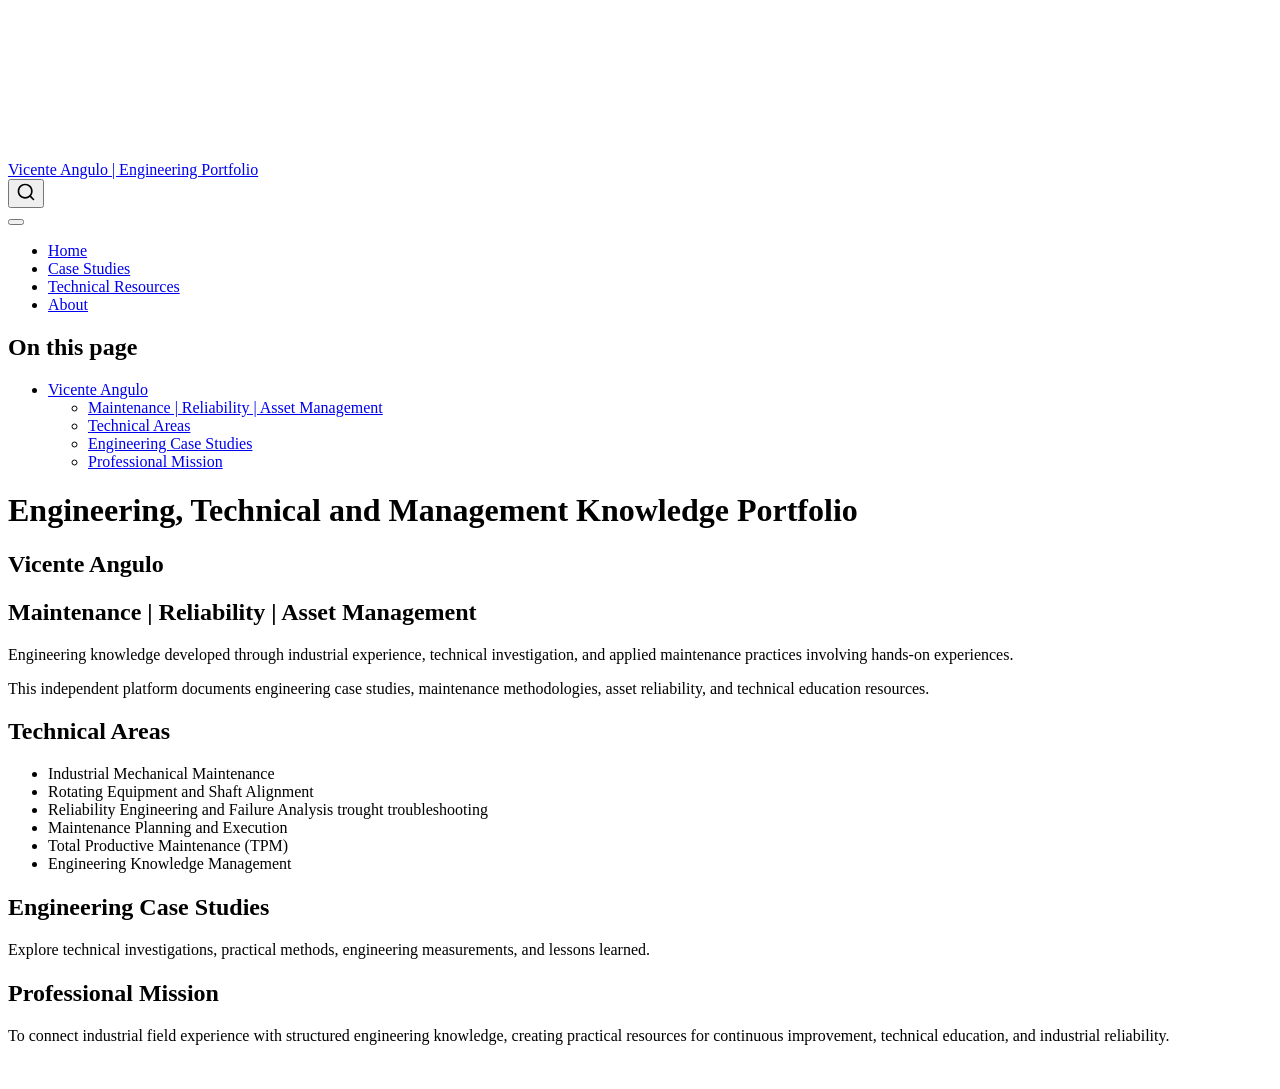
==== docs/index.html @ 6ab321bd "Initial engineering portfolio website" ====
<!DOCTYPE html>
<html xmlns="http://www.w3.org/1999/xhtml" lang="en" xml:lang="en"><head>

<meta charset="utf-8">
<meta name="generator" content="quarto-1.10.19">

<meta name="viewport" content="width=device-width, initial-scale=1.0, user-scalable=yes">


<title>Engineering, Technical and Management Knowledge Portfolio – Vicente Angulo | Engineering Portfolio</title>
<style>
/* Default styles provided by pandoc.
** See https://pandoc.org/MANUAL.html#variables-for-html for config info.
*/
span.smallcaps{font-variant: small-caps;}
div.columns{display: flex; gap: 1.5em;}
div.column{flex: auto;}
@media screen {
div.columns{gap: min(4vw, 1.5em);}
div.column{overflow-x: auto;}
}
div.hanging-indent{margin-left: 1.5em; text-indent: -1.5em;}
ul.task-list{list-style: none;}
ul.task-list li input[type="checkbox"] {
  width: 0.8em;
  margin: 0 0.8em 0.2em -1em; /* quarto-specific, see https://github.com/quarto-dev/quarto-cli/issues/4556 */ 
  vertical-align: middle;
}
</style>


<script src="site_libs/quarto-nav/quarto-nav.js"></script>
<script src="site_libs/quarto-nav/headroom.min.js"></script>
<script src="site_libs/clipboard/clipboard.min.js"></script>
<script src="site_libs/quarto-search/autocomplete.umd.js"></script>
<script src="site_libs/quarto-search/fuse.min.js"></script>
<script src="site_libs/quarto-search/quarto-search.js"></script>
<meta name="quarto:offset" content="./">
<script src="site_libs/quarto-html/quarto.js" type="module"></script>
<script src="site_libs/quarto-html/tabsets/tabsets.js" type="module"></script>
<script src="site_libs/quarto-html/popper.min.js"></script>
<script src="site_libs/quarto-html/tippy.umd.min.js"></script>
<script src="site_libs/quarto-html/anchor.min.js"></script>
<link href="site_libs/quarto-html/tippy.css" rel="stylesheet">
<link href="site_libs/quarto-html/quarto-syntax-highlighting-bf27225e3a48a9273f3daa8f8e829971.css" rel="stylesheet" id="quarto-text-highlighting-styles">
<script src="site_libs/bootstrap/bootstrap.min.js"></script>
<link href="site_libs/bootstrap/bootstrap-icons.css" rel="stylesheet">
<link href="site_libs/bootstrap/bootstrap-172ba59bd5e0b52282274ba0c0cc16fc.min.css" rel="stylesheet" append-hash="true" id="quarto-bootstrap" data-mode="light">
<script id="quarto-search-options" type="application/json">{
  "location": "navbar",
  "copy-button": false,
  "collapse-after": 3,
  "panel-placement": "end",
  "type": "overlay",
  "limit": 50,
  "keyboard-shortcut": [
    "f",
    "/",
    "s"
  ],
  "show-item-context": false,
  "language": {
    "search-no-results-text": "No results",
    "search-matching-documents-text": "matching documents",
    "search-copy-link-title": "Copy link to search",
    "search-hide-matches-text": "Hide additional matches",
    "search-more-match-text": "more match in this document",
    "search-more-matches-text": "more matches in this document",
    "search-clear-button-title": "Clear",
    "search-text-placeholder": "",
    "search-detached-cancel-button-title": "Cancel",
    "search-submit-button-title": "Submit",
    "search-label": "Search"
  }
}</script>


</head>

<body class="nav-fixed quarto-light">

<div id="quarto-search-results"></div>
  <header id="quarto-header" class="headroom fixed-top">
    <nav class="navbar navbar-expand-lg " data-bs-theme="dark">
      <div class="navbar-container container-fluid">
      <div class="navbar-brand-container mx-auto">
    <a class="navbar-brand" href="./index.html">
    <span class="navbar-title">Vicente Angulo | Engineering Portfolio</span>
    </a>
  </div>
            <div id="quarto-search" class="" title="Search"></div>
          <button class="navbar-toggler" type="button" data-bs-toggle="collapse" data-bs-target="#navbarCollapse" aria-controls="navbarCollapse" role="menu" aria-expanded="false" aria-label="Toggle navigation" onclick="if (window.quartoToggleHeadroom) { window.quartoToggleHeadroom(); }">
  <span class="navbar-toggler-icon"></span>
</button>
          <div class="collapse navbar-collapse" id="navbarCollapse">
            <ul class="navbar-nav navbar-nav-scroll me-auto">
  <li class="nav-item">
    <a class="nav-link active" href="./index.html" aria-current="page"> 
<span class="menu-text">Home</span></a>
  </li>  
  <li class="nav-item">
    <a class="nav-link" href="./cases.html"> 
<span class="menu-text">Case Studies</span></a>
  </li>  
  <li class="nav-item">
    <a class="nav-link" href="./resources.html"> 
<span class="menu-text">Technical Resources</span></a>
  </li>  
  <li class="nav-item">
    <a class="nav-link" href="./about.html"> 
<span class="menu-text">About</span></a>
  </li>  
</ul>
          </div> <!-- /navcollapse -->
            <div class="quarto-navbar-tools">
</div>
      </div> <!-- /container-fluid -->
    </nav>
</header>
<!-- content -->
<div id="quarto-content" class="quarto-container page-columns page-rows-contents page-layout-article page-navbar">
<!-- sidebar -->
<!-- margin-sidebar -->
    <div id="quarto-margin-sidebar" class="sidebar margin-sidebar">
        <nav id="TOC" role="doc-toc" class="toc-active">
    <h2 id="toc-title">On this page</h2>
   
  <ul>
  <li><a href="#vicente-angulo" id="toc-vicente-angulo" class="nav-link active" data-scroll-target="#vicente-angulo">Vicente Angulo</a>
  <ul class="collapse">
  <li><a href="#maintenance-reliability-asset-management" id="toc-maintenance-reliability-asset-management" class="nav-link" data-scroll-target="#maintenance-reliability-asset-management">Maintenance | Reliability | Asset Management</a></li>
  <li><a href="#technical-areas" id="toc-technical-areas" class="nav-link" data-scroll-target="#technical-areas">Technical Areas</a></li>
  <li><a href="#engineering-case-studies" id="toc-engineering-case-studies" class="nav-link" data-scroll-target="#engineering-case-studies">Engineering Case Studies</a></li>
  <li><a href="#professional-mission" id="toc-professional-mission" class="nav-link" data-scroll-target="#professional-mission">Professional Mission</a></li>
  </ul></li>
  </ul>
</nav>
    </div>
<!-- main -->
<main class="content" id="quarto-document-content">

<header id="title-block-header" class="quarto-title-block default">
<div class="quarto-title">
<h1 class="title">Engineering, Technical and Management Knowledge Portfolio</h1>
</div>



<div class="quarto-title-meta">

    
  
    
  </div>
  


</header>


<section id="vicente-angulo" class="level1">
<h1>Vicente Angulo</h1>
<section id="maintenance-reliability-asset-management" class="level2">
<h2 class="anchored" data-anchor-id="maintenance-reliability-asset-management">Maintenance | Reliability | Asset Management</h2>
<p>Engineering knowledge developed through industrial experience, technical investigation, and applied maintenance practices involving hands-on experiences.</p>
<p>This independent platform documents engineering case studies, maintenance methodologies, asset reliability, and technical education resources.</p>
</section>
<section id="technical-areas" class="level2">
<h2 class="anchored" data-anchor-id="technical-areas">Technical Areas</h2>
<ul>
<li>Industrial Mechanical Maintenance</li>
<li>Rotating Equipment and Shaft Alignment</li>
<li>Reliability Engineering and Failure Analysis trought troubleshooting</li>
<li>Maintenance Planning and Execution</li>
<li>Total Productive Maintenance (TPM)</li>
<li>Engineering Knowledge Management</li>
</ul>
</section>
<section id="engineering-case-studies" class="level2">
<h2 class="anchored" data-anchor-id="engineering-case-studies">Engineering Case Studies</h2>
<p>Explore technical investigations, practical methods, engineering measurements, and lessons learned.</p>
</section>
<section id="professional-mission" class="level2">
<h2 class="anchored" data-anchor-id="professional-mission">Professional Mission</h2>
<p>To connect industrial field experience with structured engineering knowledge, creating practical resources for continuous improvement, technical education, and industrial reliability.</p>


</section>
</section>

</main> <!-- /main -->
<script id="quarto-html-after-body" type="application/javascript">
  window.document.addEventListener("DOMContentLoaded", function (event) {
    const icon = "";
    const anchorJS = new window.AnchorJS();
    anchorJS.options = {
      placement: 'right',
      icon: icon
    };
    anchorJS.add('.anchored');
    const isCodeAnnotation = (el) => {
      for (const clz of el.classList) {
        if (clz.startsWith('code-annotation-')) {                     
          return true;
        }
      }
      return false;
    }
    const onCopySuccess = function(e) {
      // button target
      const button = e.trigger;
      // don't keep focus
      button.blur();
      // flash "checked"
      button.classList.add('code-copy-button-checked');
      var currentTitle = button.getAttribute("title");
      button.setAttribute("title", "Copied!");
      let tooltip;
      if (window.bootstrap) {
        button.setAttribute("data-bs-toggle", "tooltip");
        button.setAttribute("data-bs-placement", "left");
        button.setAttribute("data-bs-title", "Copied!");
        tooltip = new bootstrap.Tooltip(button, 
          { trigger: "manual", 
            customClass: "code-copy-button-tooltip",
            offset: [0, -8]});
        tooltip.show();    
      }
      setTimeout(function() {
        if (tooltip) {
          tooltip.hide();
          button.removeAttribute("data-bs-title");
          button.removeAttribute("data-bs-toggle");
          button.removeAttribute("data-bs-placement");
        }
        button.setAttribute("title", currentTitle);
        button.classList.remove('code-copy-button-checked');
      }, 1000);
      // clear code selection
      e.clearSelection();
    }
    const getTextToCopy = function(trigger) {
      const outerScaffold = trigger.parentElement.cloneNode(true);
      const codeEl = outerScaffold.querySelector('code');
      for (const childEl of codeEl.children) {
        if (isCodeAnnotation(childEl)) {
          childEl.remove();
        }
      }
      return codeEl.innerText;
    }
    const clipboard = new window.ClipboardJS('.code-copy-button:not([data-in-quarto-modal])', {
      text: getTextToCopy
    });
    clipboard.on('success', onCopySuccess);
    if (window.document.getElementById('quarto-embedded-source-code-modal')) {
      const clipboardModal = new window.ClipboardJS('.code-copy-button[data-in-quarto-modal]', {
        text: getTextToCopy,
        container: window.document.getElementById('quarto-embedded-source-code-modal')
      });
      clipboardModal.on('success', onCopySuccess);
    }
      var localhostRegex = new RegExp(/^(?:http|https):\/\/localhost\:?[0-9]*\//);
      var mailtoRegex = new RegExp(/^mailto:/);
        var filterRegex = new RegExp('/' + window.location.host + '/');
      var isInternal = (href) => {
          return filterRegex.test(href) || localhostRegex.test(href) || mailtoRegex.test(href);
      }
      // Inspect non-navigation links and adorn them if external
     var links = window.document.querySelectorAll('a[href]:not(.nav-link):not(.navbar-brand):not(.toc-action):not(.sidebar-link):not(.sidebar-item-toggle):not(.pagination-link):not(.no-external):not([aria-hidden]):not(.dropdown-item):not(.quarto-navigation-tool):not(.about-link)');
      for (var i=0; i<links.length; i++) {
        const link = links[i];
        if (!isInternal(link.href)) {
          // undo the damage that might have been done by quarto-nav.js in the case of
          // links that we want to consider external
          if (link.dataset.originalHref !== undefined) {
            link.href = link.dataset.originalHref;
          }
        }
      }
    function tippyHover(el, contentFn, onTriggerFn, onUntriggerFn) {
      const config = {
        allowHTML: true,
        maxWidth: 500,
        delay: 100,
        arrow: false,
        appendTo: function(el) {
            return el.parentElement;
        },
        interactive: true,
        interactiveBorder: 10,
        theme: 'quarto',
        placement: 'bottom-start',
      };
      if (contentFn) {
        config.content = contentFn;
      }
      if (onTriggerFn) {
        config.onTrigger = onTriggerFn;
      }
      if (onUntriggerFn) {
        config.onUntrigger = onUntriggerFn;
      }
      window.tippy(el, config); 
    }
    const noterefs = window.document.querySelectorAll('a[role="doc-noteref"]');
    for (var i=0; i<noterefs.length; i++) {
      const ref = noterefs[i];
      tippyHover(ref, function() {
        // use id or data attribute instead here
        let href = ref.getAttribute('data-footnote-href') || ref.getAttribute('href');
        try { href = new URL(href).hash; } catch {}
        const id = href.replace(/^#\/?/, "");
        const note = window.document.getElementById(id);
        if (note) {
          return note.innerHTML;
        } else {
          return "";
        }
      });
    }
    const xrefs = window.document.querySelectorAll('a.quarto-xref');
    const processXRef = (id, note) => {
      // Strip column container classes
      const stripColumnClz = (el) => {
        el.classList.remove("page-full", "page-columns");
        if (el.children) {
          for (const child of el.children) {
            stripColumnClz(child);
          }
        }
      }
      stripColumnClz(note)
      if (id === null || id.startsWith('sec-')) {
        // Special case sections, only their first couple elements
        const container = document.createElement("div");
        if (note.children && note.children.length > 2) {
          container.appendChild(note.children[0].cloneNode(true));
          for (let i = 1; i < note.children.length; i++) {
            const child = note.children[i];
            if (child.tagName === "P" && child.innerText === "") {
              continue;
            } else {
              container.appendChild(child.cloneNode(true));
              break;
            }
          }
          if (window.Quarto?.typesetMath) {
            window.Quarto.typesetMath(container);
          }
          return container.innerHTML
        } else {
          if (window.Quarto?.typesetMath) {
            window.Quarto.typesetMath(note);
          }
          return note.innerHTML;
        }
      } else {
        // Remove any anchor links if they are present
        const anchorLink = note.querySelector('a.anchorjs-link');
        if (anchorLink) {
          anchorLink.remove();
        }
        if (window.Quarto?.typesetMath) {
          window.Quarto.typesetMath(note);
        }
        if (note.classList.contains("callout")) {
          return note.outerHTML;
        } else {
          return note.innerHTML;
        }
      }
    }
    for (var i=0; i<xrefs.length; i++) {
      const xref = xrefs[i];
      tippyHover(xref, undefined, function(instance) {
        instance.disable();
        let url = xref.getAttribute('href');
        let hash = undefined; 
        if (url.startsWith('#')) {
          hash = url;
        } else {
          try { hash = new URL(url).hash; } catch {}
        }
        if (hash) {
          const id = hash.replace(/^#\/?/, "");
          const note = window.document.getElementById(id);
          if (note !== null) {
            try {
              const html = processXRef(id, note.cloneNode(true));
              instance.setContent(html);
            } finally {
              instance.enable();
              instance.show();
            }
          } else {
            // See if we can fetch this
            fetch(url.split('#')[0])
            .then(res => res.text())
            .then(html => {
              const parser = new DOMParser();
              const htmlDoc = parser.parseFromString(html, "text/html");
              const note = htmlDoc.getElementById(id);
              if (note !== null) {
                const html = processXRef(id, note);
                instance.setContent(html);
              } 
            }).finally(() => {
              instance.enable();
              instance.show();
            });
          }
        } else {
          // See if we can fetch a full url (with no hash to target)
          // This is a special case and we should probably do some content thinning / targeting
          fetch(url)
          .then(res => res.text())
          .then(html => {
            const parser = new DOMParser();
            const htmlDoc = parser.parseFromString(html, "text/html");
            const note = htmlDoc.querySelector('main.content');
            if (note !== null) {
              // This should only happen for chapter cross references
              // (since there is no id in the URL)
              // remove the first header
              if (note.children.length > 0 && note.children[0].tagName === "HEADER") {
                note.children[0].remove();
              }
              const html = processXRef(null, note);
              instance.setContent(html);
            } 
          }).finally(() => {
            instance.enable();
            instance.show();
          });
        }
      }, function(instance) {
      });
    }
        let selectedAnnoteEl;
        const selectorForAnnotation = ( cell, annotation) => {
          let cellAttr = 'data-code-cell="' + cell + '"';
          let lineAttr = 'data-code-annotation="' +  annotation + '"';
          const selector = 'span[' + cellAttr + '][' + lineAttr + ']';
          return selector;
        }
        const selectCodeLines = (annoteEl) => {
          const doc = window.document;
          const targetCell = annoteEl.getAttribute("data-target-cell");
          const targetAnnotation = annoteEl.getAttribute("data-target-annotation");
          const annoteSpan = window.document.querySelector(selectorForAnnotation(targetCell, targetAnnotation));
          const lines = annoteSpan.getAttribute("data-code-lines").split(",");
          const lineIds = lines.map((line) => {
            return targetCell + "-" + line;
          })
          let top = null;
          let height = null;
          let parent = null;
          if (lineIds.length > 0) {
              //compute the position of the single el (top and bottom and make a div)
              const el = window.document.getElementById(lineIds[0]);
              top = el.offsetTop;
              height = el.offsetHeight;
              parent = el.parentElement.parentElement;
            if (lineIds.length > 1) {
              const lastEl = window.document.getElementById(lineIds[lineIds.length - 1]);
              const bottom = lastEl.offsetTop + lastEl.offsetHeight;
              height = bottom - top;
            }
            if (top !== null && height !== null && parent !== null) {
              // cook up a div (if necessary) and position it 
              let div = window.document.getElementById("code-annotation-line-highlight");
              if (div === null) {
                div = window.document.createElement("div");
                div.setAttribute("id", "code-annotation-line-highlight");
                div.style.position = 'absolute';
                parent.appendChild(div);
              }
              div.style.top = top - 2 + "px";
              div.style.height = height + 4 + "px";
              div.style.left = 0;
              let gutterDiv = window.document.getElementById("code-annotation-line-highlight-gutter");
              if (gutterDiv === null) {
                gutterDiv = window.document.createElement("div");
                gutterDiv.setAttribute("id", "code-annotation-line-highlight-gutter");
                gutterDiv.style.position = 'absolute';
                const codeCell = window.document.getElementById(targetCell);
                const gutter = codeCell.querySelector('.code-annotation-gutter');
                gutter.appendChild(gutterDiv);
              }
              gutterDiv.style.top = top - 2 + "px";
              gutterDiv.style.height = height + 4 + "px";
            }
            selectedAnnoteEl = annoteEl;
          }
        };
        const unselectCodeLines = () => {
          const elementsIds = ["code-annotation-line-highlight", "code-annotation-line-highlight-gutter"];
          elementsIds.forEach((elId) => {
            const div = window.document.getElementById(elId);
            if (div) {
              div.remove();
            }
          });
          selectedAnnoteEl = undefined;
        };
          // Handle positioning of the toggle
      window.addEventListener(
        "resize",
        throttle(() => {
          elRect = undefined;
          if (selectedAnnoteEl) {
            selectCodeLines(selectedAnnoteEl);
          }
        }, 10)
      );
      function throttle(fn, ms) {
      let throttle = false;
      let timer;
        return (...args) => {
          if(!throttle) { // first call gets through
              fn.apply(this, args);
              throttle = true;
          } else { // all the others get throttled
              if(timer) clearTimeout(timer); // cancel #2
              timer = setTimeout(() => {
                fn.apply(this, args);
                timer = throttle = false;
              }, ms);
          }
        };
      }
        // Attach click handler to the DT
        const annoteDls = window.document.querySelectorAll('dt[data-target-cell]');
        for (const annoteDlNode of annoteDls) {
          annoteDlNode.addEventListener('click', (event) => {
            const clickedEl = event.target;
            if (clickedEl !== selectedAnnoteEl) {
              unselectCodeLines();
              const activeEl = window.document.querySelector('dt[data-target-cell].code-annotation-active');
              if (activeEl) {
                activeEl.classList.remove('code-annotation-active');
              }
              selectCodeLines(clickedEl);
              clickedEl.classList.add('code-annotation-active');
            } else {
              // Unselect the line
              unselectCodeLines();
              clickedEl.classList.remove('code-annotation-active');
            }
          });
        }
    const findCites = (el) => {
      const parentEl = el.parentElement;
      if (parentEl) {
        const cites = parentEl.dataset.cites;
        if (cites) {
          return {
            el,
            cites: cites.split(' ')
          };
        } else {
          return findCites(el.parentElement)
        }
      } else {
        return undefined;
      }
    };
    var bibliorefs = window.document.querySelectorAll('a[role="doc-biblioref"]');
    for (var i=0; i<bibliorefs.length; i++) {
      const ref = bibliorefs[i];
      const citeInfo = findCites(ref);
      if (citeInfo) {
        tippyHover(citeInfo.el, function() {
          var popup = window.document.createElement('div');
          citeInfo.cites.forEach(function(cite) {
            var citeDiv = window.document.createElement('div');
            citeDiv.classList.add('hanging-indent');
            citeDiv.classList.add('csl-entry');
            var biblioDiv = window.document.getElementById('ref-' + cite);
            if (biblioDiv) {
              citeDiv.innerHTML = biblioDiv.innerHTML;
            }
            popup.appendChild(citeDiv);
          });
          return popup.innerHTML;
        });
      }
    }
  });
  </script>
</div> <!-- /content -->




</body></html>
---- docs/site_libs/quarto-html/tippy.css ----
.tippy-box[data-animation=fade][data-state=hidden]{opacity:0}[data-tippy-root]{max-width:calc(100vw - 10px)}.tippy-box{position:relative;background-color:#333;color:#fff;border-radius:4px;font-size:14px;line-height:1.4;white-space:normal;outline:0;transition-property:transform,visibility,opacity}.tippy-box[data-placement^=top]>.tippy-arrow{bottom:0}.tippy-box[data-placement^=top]>.tippy-arrow:before{bottom:-7px;left:0;border-width:8px 8px 0;border-top-color:initial;transform-origin:center top}.tippy-box[data-placement^=bottom]>.tippy-arrow{top:0}.tippy-box[data-placement^=bottom]>.tippy-arrow:before{top:-7px;left:0;border-width:0 8px 8px;border-bottom-color:initial;transform-origin:center bottom}.tippy-box[data-placement^=left]>.tippy-arrow{right:0}.tippy-box[data-placement^=left]>.tippy-arrow:before{border-width:8px 0 8px 8px;border-left-color:initial;right:-7px;transform-origin:center left}.tippy-box[data-placement^=right]>.tippy-arrow{left:0}.tippy-box[data-placement^=right]>.tippy-arrow:before{left:-7px;border-width:8px 8px 8px 0;border-right-color:initial;transform-origin:center right}.tippy-box[data-inertia][data-state=visible]{transition-timing-function:cubic-bezier(.54,1.5,.38,1.11)}.tippy-arrow{width:16px;height:16px;color:#333}.tippy-arrow:before{content:"";position:absolute;border-color:transparent;border-style:solid}.tippy-content{position:relative;padding:5px 9px;z-index:1}
---- docs/site_libs/quarto-html/quarto-syntax-highlighting-bf27225e3a48a9273f3daa8f8e829971.css ----
/* quarto syntax highlight colors */
:root {
  --quarto-hl-ot-color: #003B4F;
  --quarto-hl-at-color: #657422;
  --quarto-hl-ss-color: #20794D;
  --quarto-hl-an-color: #5E5E5E;
  --quarto-hl-fu-color: #4758AB;
  --quarto-hl-st-color: #20794D;
  --quarto-hl-cf-color: #003B4F;
  --quarto-hl-op-color: #5E5E5E;
  --quarto-hl-er-color: #AD0000;
  --quarto-hl-bn-color: #AD0000;
  --quarto-hl-al-color: #AD0000;
  --quarto-hl-va-color: #111111;
  --quarto-hl-bu-color: inherit;
  --quarto-hl-ex-color: inherit;
  --quarto-hl-pp-color: #AD0000;
  --quarto-hl-in-color: #5E5E5E;
  --quarto-hl-vs-color: #20794D;
  --quarto-hl-wa-color: #5E5E5E;
  --quarto-hl-do-color: #5E5E5E;
  --quarto-hl-im-color: #00769E;
  --quarto-hl-ch-color: #20794D;
  --quarto-hl-dt-color: #AD0000;
  --quarto-hl-fl-color: #AD0000;
  --quarto-hl-co-color: #5E5E5E;
  --quarto-hl-cv-color: #5E5E5E;
  --quarto-hl-cn-color: #8f5902;
  --quarto-hl-sc-color: #5E5E5E;
  --quarto-hl-dv-color: #AD0000;
  --quarto-hl-kw-color: #003B4F;
}

/* other quarto variables */
:root {
  --quarto-font-monospace: SFMono-Regular, Menlo, Monaco, Consolas, "Liberation Mono", "Courier New", monospace;
}

/* syntax highlight based on Pandoc's rules */
pre > code.sourceCode > span {
  color: #003B4F;
}

code.sourceCode > span {
  color: #003B4F;
}

div.sourceCode,
div.sourceCode pre.sourceCode {
  color: #003B4F;
}

/* Normal */
code span {
  color: #003B4F;
}

/* Alert */
code span.al {
  color: #AD0000;
  font-style: inherit;
}

/* Annotation */
code span.an {
  color: #5E5E5E;
  font-style: inherit;
}

/* Attribute */
code span.at {
  color: #657422;
  font-style: inherit;
}

/* BaseN */
code span.bn {
  color: #AD0000;
  font-style: inherit;
}

/* BuiltIn */
code span.bu {
  font-style: inherit;
}

/* ControlFlow */
code span.cf {
  color: #003B4F;
  font-weight: bold;
  font-style: inherit;
}

/* Char */
code span.ch {
  color: #20794D;
  font-style: inherit;
}

/* Constant */
code span.cn {
  color: #8f5902;
  font-style: inherit;
}

/* Comment */
code span.co {
  color: #5E5E5E;
  font-style: inherit;
}

/* CommentVar */
code span.cv {
  color: #5E5E5E;
  font-style: italic;
}

/* Documentation */
code span.do {
  color: #5E5E5E;
  font-style: italic;
}

/* DataType */
code span.dt {
  color: #AD0000;
  font-style: inherit;
}

/* DecVal */
code span.dv {
  color: #AD0000;
  font-style: inherit;
}

/* Error */
code span.er {
  color: #AD0000;
  font-style: inherit;
}

/* Extension */
code span.ex {
  font-style: inherit;
}

/* Float */
code span.fl {
  color: #AD0000;
  font-style: inherit;
}

/* Function */
code span.fu {
  color: #4758AB;
  font-style: inherit;
}

/* Import */
code span.im {
  color: #00769E;
  font-style: inherit;
}

/* Information */
code span.in {
  color: #5E5E5E;
  font-style: inherit;
}

/* Keyword */
code span.kw {
  color: #003B4F;
  font-weight: bold;
  font-style: inherit;
}

/* Operator */
code span.op {
  color: #5E5E5E;
  font-style: inherit;
}

/* Other */
code span.ot {
  color: #003B4F;
  font-style: inherit;
}

/* Preprocessor */
code span.pp {
  color: #AD0000;
  font-style: inherit;
}

/* SpecialChar */
code span.sc {
  color: #5E5E5E;
  font-style: inherit;
}

/* SpecialString */
code span.ss {
  color: #20794D;
  font-style: inherit;
}

/* String */
code span.st {
  color: #20794D;
  font-style: inherit;
}

/* Variable */
code span.va {
  color: #111111;
  font-style: inherit;
}

/* VerbatimString */
code span.vs {
  color: #20794D;
  font-style: inherit;
}

/* Warning */
code span.wa {
  color: #5E5E5E;
  font-style: italic;
}

.prevent-inlining {
  content: "</";
}

/*# sourceMappingURL=8be38f48d34c45af72792cbd699585e7.css.map */
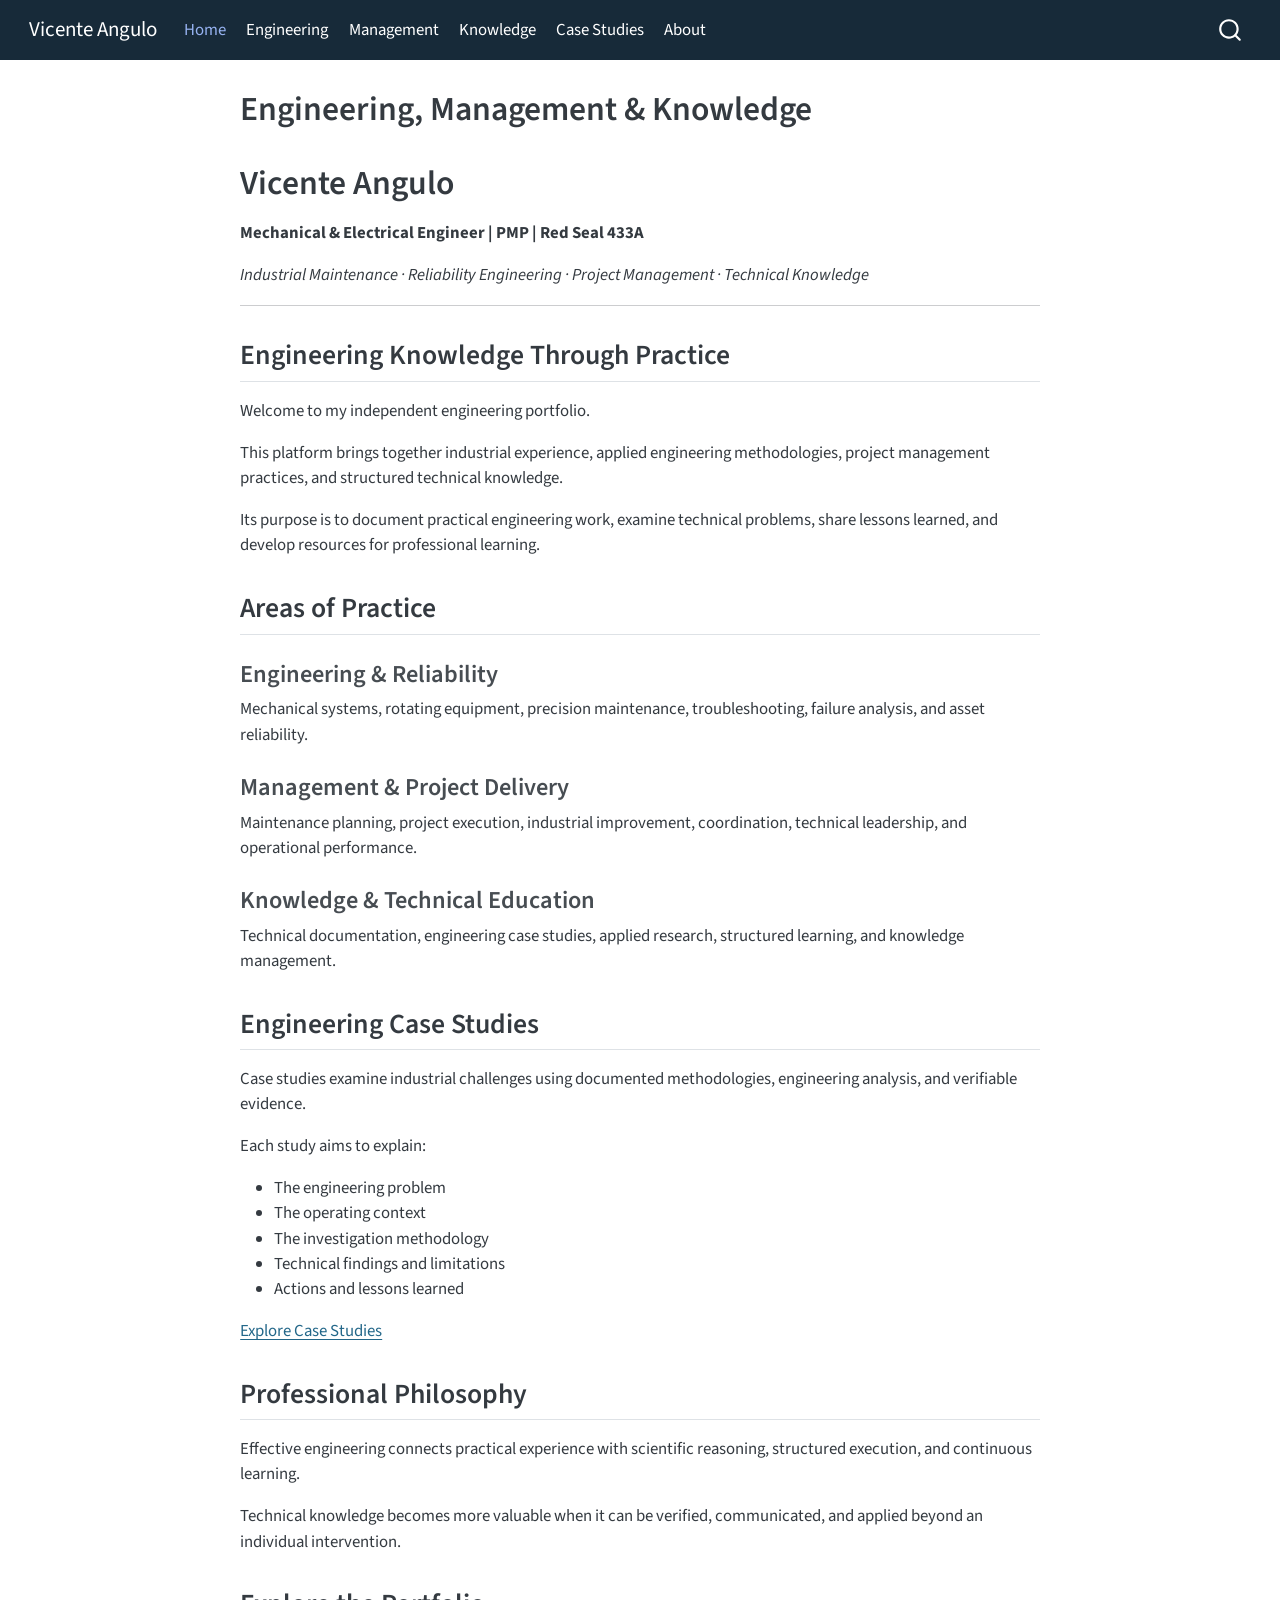
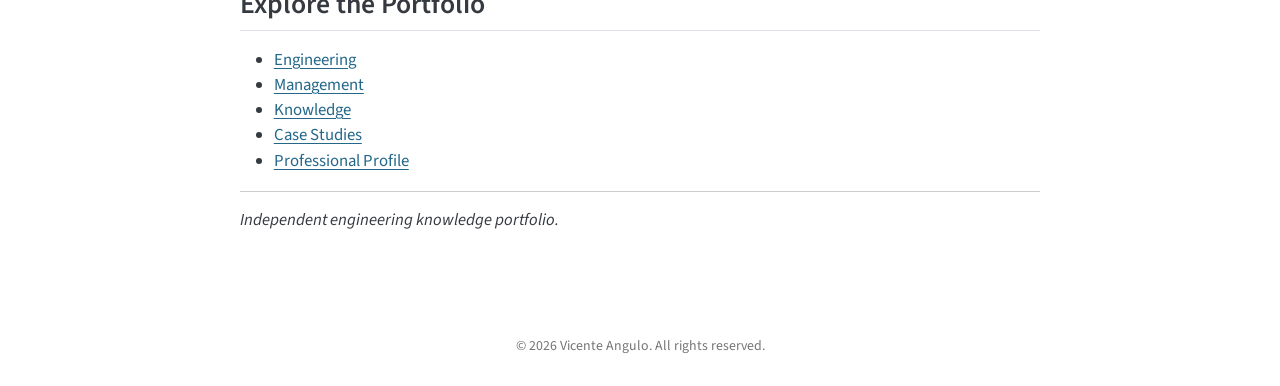
==== commit 05792e78: "Initial engineering portfolio website" ====
--- a/docs/index.html
+++ b/docs/index.html
@@ -7,7 +7,7 @@
 <meta name="viewport" content="width=device-width, initial-scale=1.0, user-scalable=yes">
 
 
-<title>Engineering, Technical and Management Knowledge Portfolio – Vicente Angulo | Engineering Portfolio</title>
+<title>Engineering, Management &amp; Knowledge – Vicente Angulo</title>
 <style>
 /* Default styles provided by pandoc.
 ** See https://pandoc.org/MANUAL.html#variables-for-html for config info.
@@ -45,7 +45,7 @@
 <link href="site_libs/quarto-html/quarto-syntax-highlighting-bf27225e3a48a9273f3daa8f8e829971.css" rel="stylesheet" id="quarto-text-highlighting-styles">
 <script src="site_libs/bootstrap/bootstrap.min.js"></script>
 <link href="site_libs/bootstrap/bootstrap-icons.css" rel="stylesheet">
-<link href="site_libs/bootstrap/bootstrap-172ba59bd5e0b52282274ba0c0cc16fc.min.css" rel="stylesheet" append-hash="true" id="quarto-bootstrap" data-mode="light">
+<link href="site_libs/bootstrap/bootstrap-1b884d644ec57829e53478957b82742a.min.css" rel="stylesheet" append-hash="true" id="quarto-bootstrap" data-mode="light">
 <script id="quarto-search-options" type="application/json">{
   "location": "navbar",
   "copy-button": false,
@@ -77,7 +77,7 @@
 
 </head>
 
-<body class="nav-fixed quarto-light">
+<body class="nav-fixed fullcontent quarto-light">
 
 <div id="quarto-search-results"></div>
   <header id="quarto-header" class="headroom fixed-top">
@@ -85,7 +85,7 @@
       <div class="navbar-container container-fluid">
       <div class="navbar-brand-container mx-auto">
     <a class="navbar-brand" href="./index.html">
-    <span class="navbar-title">Vicente Angulo | Engineering Portfolio</span>
+    <span class="navbar-title">Vicente Angulo</span>
     </a>
   </div>
             <div id="quarto-search" class="" title="Search"></div>
@@ -99,12 +99,20 @@
 <span class="menu-text">Home</span></a>
   </li>  
   <li class="nav-item">
+    <a class="nav-link" href="./engineering.html"> 
+<span class="menu-text">Engineering</span></a>
+  </li>  
+  <li class="nav-item">
+    <a class="nav-link" href="./management.html"> 
+<span class="menu-text">Management</span></a>
+  </li>  
+  <li class="nav-item">
+    <a class="nav-link" href="./knowledge.html"> 
+<span class="menu-text">Knowledge</span></a>
+  </li>  
+  <li class="nav-item">
     <a class="nav-link" href="./cases.html"> 
 <span class="menu-text">Case Studies</span></a>
-  </li>  
-  <li class="nav-item">
-    <a class="nav-link" href="./resources.html"> 
-<span class="menu-text">Technical Resources</span></a>
   </li>  
   <li class="nav-item">
     <a class="nav-link" href="./about.html"> 
@@ -121,27 +129,13 @@
 <div id="quarto-content" class="quarto-container page-columns page-rows-contents page-layout-article page-navbar">
 <!-- sidebar -->
 <!-- margin-sidebar -->
-    <div id="quarto-margin-sidebar" class="sidebar margin-sidebar">
-        <nav id="TOC" role="doc-toc" class="toc-active">
-    <h2 id="toc-title">On this page</h2>
-   
-  <ul>
-  <li><a href="#vicente-angulo" id="toc-vicente-angulo" class="nav-link active" data-scroll-target="#vicente-angulo">Vicente Angulo</a>
-  <ul class="collapse">
-  <li><a href="#maintenance-reliability-asset-management" id="toc-maintenance-reliability-asset-management" class="nav-link" data-scroll-target="#maintenance-reliability-asset-management">Maintenance | Reliability | Asset Management</a></li>
-  <li><a href="#technical-areas" id="toc-technical-areas" class="nav-link" data-scroll-target="#technical-areas">Technical Areas</a></li>
-  <li><a href="#engineering-case-studies" id="toc-engineering-case-studies" class="nav-link" data-scroll-target="#engineering-case-studies">Engineering Case Studies</a></li>
-  <li><a href="#professional-mission" id="toc-professional-mission" class="nav-link" data-scroll-target="#professional-mission">Professional Mission</a></li>
-  </ul></li>
-  </ul>
-</nav>
-    </div>
+    
 <!-- main -->
 <main class="content" id="quarto-document-content">
 
 <header id="title-block-header" class="quarto-title-block default">
 <div class="quarto-title">
-<h1 class="title">Engineering, Technical and Management Knowledge Portfolio</h1>
+<h1 class="title">Engineering, Management &amp; Knowledge</h1>
 </div>
 
 
@@ -160,29 +154,59 @@
 
 <section id="vicente-angulo" class="level1">
 <h1>Vicente Angulo</h1>
-<section id="maintenance-reliability-asset-management" class="level2">
-<h2 class="anchored" data-anchor-id="maintenance-reliability-asset-management">Maintenance | Reliability | Asset Management</h2>
-<p>Engineering knowledge developed through industrial experience, technical investigation, and applied maintenance practices involving hands-on experiences.</p>
-<p>This independent platform documents engineering case studies, maintenance methodologies, asset reliability, and technical education resources.</p>
-</section>
-<section id="technical-areas" class="level2">
-<h2 class="anchored" data-anchor-id="technical-areas">Technical Areas</h2>
-<ul>
-<li>Industrial Mechanical Maintenance</li>
-<li>Rotating Equipment and Shaft Alignment</li>
-<li>Reliability Engineering and Failure Analysis trought troubleshooting</li>
-<li>Maintenance Planning and Execution</li>
-<li>Total Productive Maintenance (TPM)</li>
-<li>Engineering Knowledge Management</li>
-</ul>
+<p><strong>Mechanical &amp; Electrical Engineer | PMP | Red Seal 433A</strong></p>
+<p><em>Industrial Maintenance · Reliability Engineering · Project Management · Technical Knowledge</em></p>
+<hr>
+<section id="engineering-knowledge-through-practice" class="level2">
+<h2 class="anchored" data-anchor-id="engineering-knowledge-through-practice">Engineering Knowledge Through Practice</h2>
+<p>Welcome to my independent engineering portfolio.</p>
+<p>This platform brings together industrial experience, applied engineering methodologies, project management practices, and structured technical knowledge.</p>
+<p>Its purpose is to document practical engineering work, examine technical problems, share lessons learned, and develop resources for professional learning.</p>
+</section>
+<section id="areas-of-practice" class="level2">
+<h2 class="anchored" data-anchor-id="areas-of-practice">Areas of Practice</h2>
+<section id="engineering-reliability" class="level3">
+<h3 class="anchored" data-anchor-id="engineering-reliability">Engineering &amp; Reliability</h3>
+<p>Mechanical systems, rotating equipment, precision maintenance, troubleshooting, failure analysis, and asset reliability.</p>
+</section>
+<section id="management-project-delivery" class="level3">
+<h3 class="anchored" data-anchor-id="management-project-delivery">Management &amp; Project Delivery</h3>
+<p>Maintenance planning, project execution, industrial improvement, coordination, technical leadership, and operational performance.</p>
+</section>
+<section id="knowledge-technical-education" class="level3">
+<h3 class="anchored" data-anchor-id="knowledge-technical-education">Knowledge &amp; Technical Education</h3>
+<p>Technical documentation, engineering case studies, applied research, structured learning, and knowledge management.</p>
+</section>
 </section>
 <section id="engineering-case-studies" class="level2">
 <h2 class="anchored" data-anchor-id="engineering-case-studies">Engineering Case Studies</h2>
-<p>Explore technical investigations, practical methods, engineering measurements, and lessons learned.</p>
-</section>
-<section id="professional-mission" class="level2">
-<h2 class="anchored" data-anchor-id="professional-mission">Professional Mission</h2>
-<p>To connect industrial field experience with structured engineering knowledge, creating practical resources for continuous improvement, technical education, and industrial reliability.</p>
+<p>Case studies examine industrial challenges using documented methodologies, engineering analysis, and verifiable evidence.</p>
+<p>Each study aims to explain:</p>
+<ul>
+<li>The engineering problem</li>
+<li>The operating context</li>
+<li>The investigation methodology</li>
+<li>Technical findings and limitations</li>
+<li>Actions and lessons learned</li>
+</ul>
+<p><a href="./cases.html">Explore Case Studies</a></p>
+</section>
+<section id="professional-philosophy" class="level2">
+<h2 class="anchored" data-anchor-id="professional-philosophy">Professional Philosophy</h2>
+<p>Effective engineering connects practical experience with scientific reasoning, structured execution, and continuous learning.</p>
+<p>Technical knowledge becomes more valuable when it can be verified, communicated, and applied beyond an individual intervention.</p>
+</section>
+<section id="explore-the-portfolio" class="level2">
+<h2 class="anchored" data-anchor-id="explore-the-portfolio">Explore the Portfolio</h2>
+<ul>
+<li><a href="./engineering.html">Engineering</a></li>
+<li><a href="./management.html">Management</a></li>
+<li><a href="./knowledge.html">Knowledge</a></li>
+<li><a href="./cases.html">Case Studies</a></li>
+<li><a href="./about.html">Professional Profile</a></li>
+</ul>
+<hr>
+<p><em>Independent engineering knowledge portfolio.</em></p>
 
 
 </section>
@@ -590,6 +614,19 @@
   });
   </script>
 </div> <!-- /content -->
+<footer class="footer">
+  <div class="nav-footer">
+    <div class="nav-footer-left">
+      &nbsp;
+    </div>   
+    <div class="nav-footer-center">
+<p>© 2026 Vicente Angulo. All rights reserved.</p>
+</div>
+    <div class="nav-footer-right">
+      &nbsp;
+    </div>
+  </div>
+</footer>
 
 
 
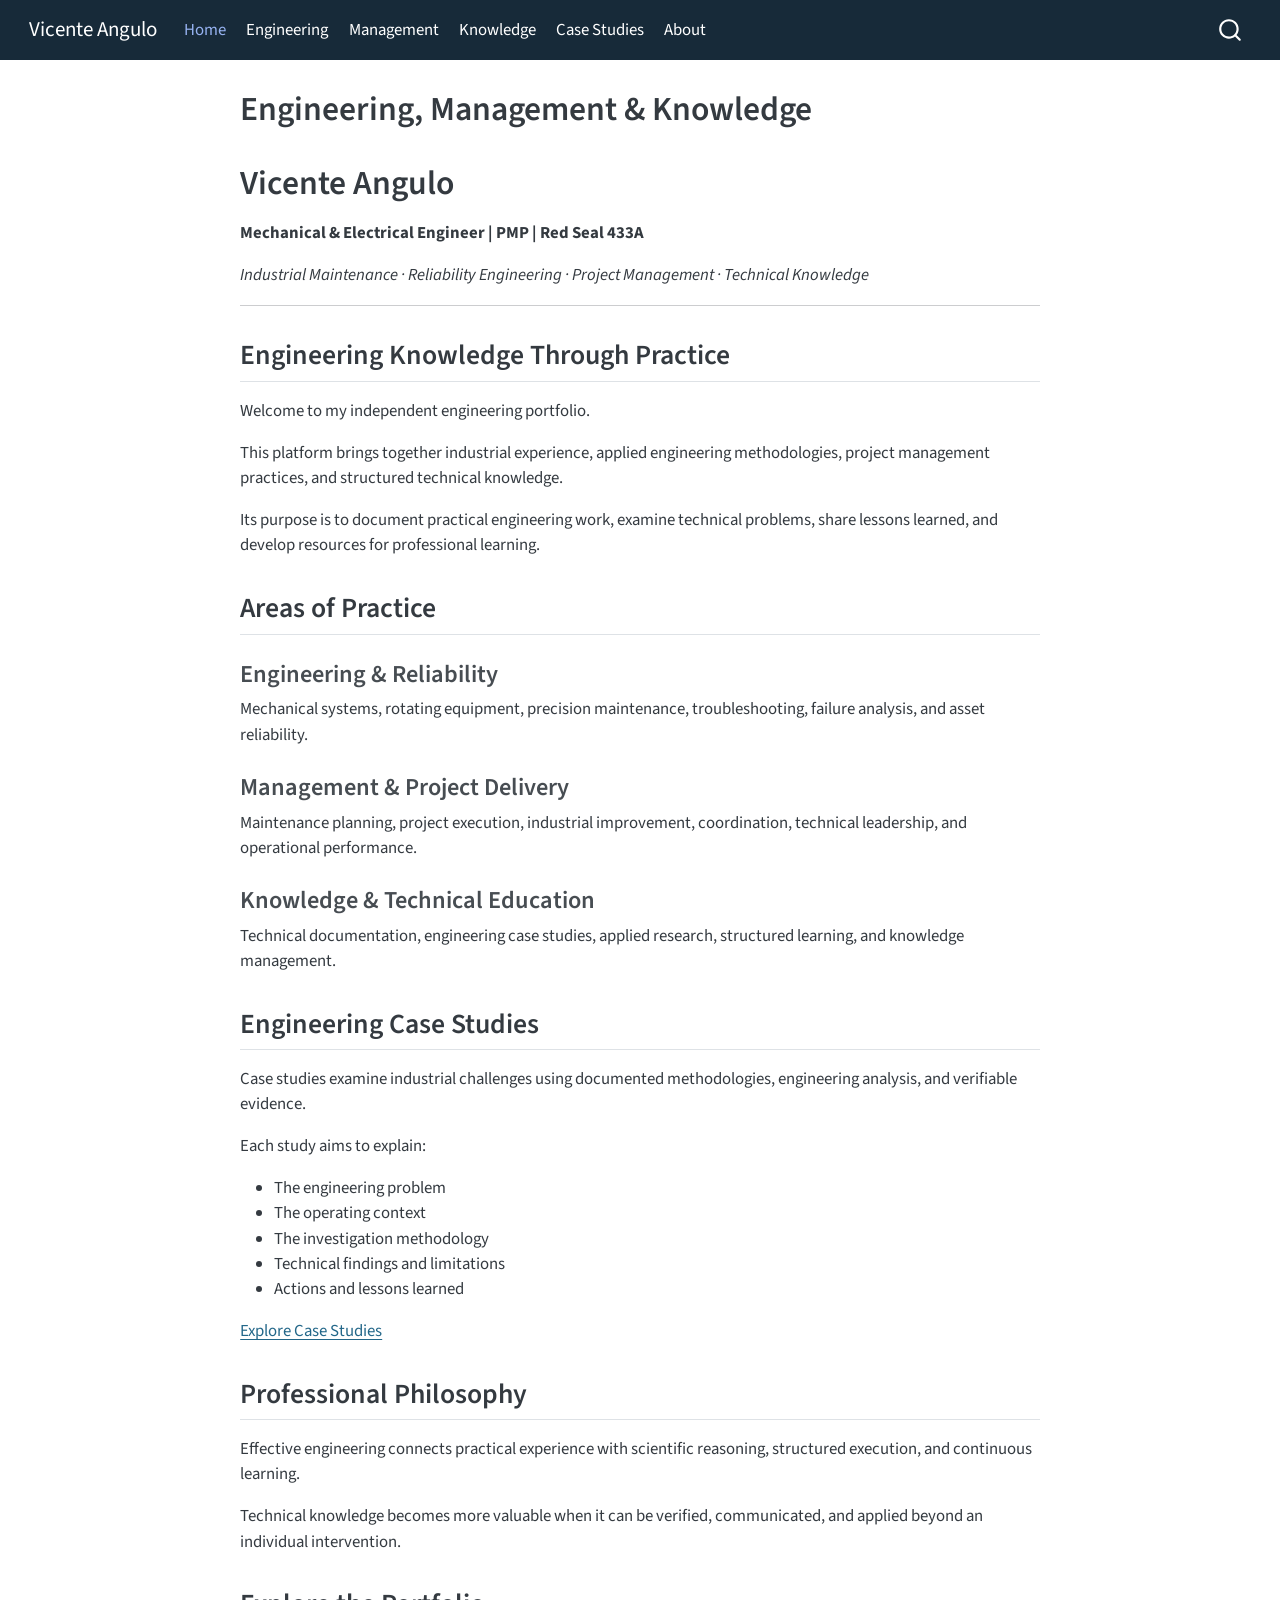
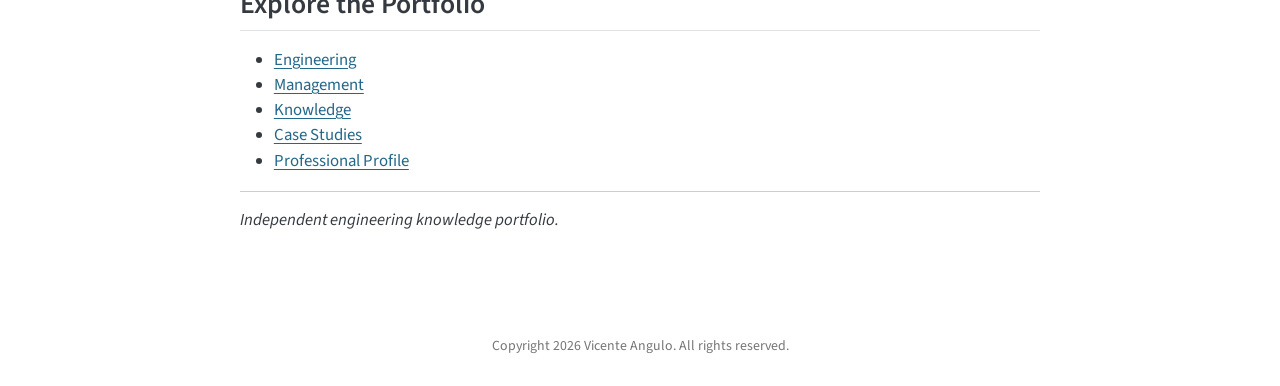
==== commit 7681d105: "revisar prueba 3 del copyright" ====
--- a/docs/index.html
+++ b/docs/index.html
@@ -620,7 +620,7 @@
       &nbsp;
     </div>   
     <div class="nav-footer-center">
-<p>© 2026 Vicente Angulo. All rights reserved.</p>
+<p>Copyright 2026 Vicente Angulo. All rights reserved.</p>
 </div>
     <div class="nav-footer-right">
       &nbsp;
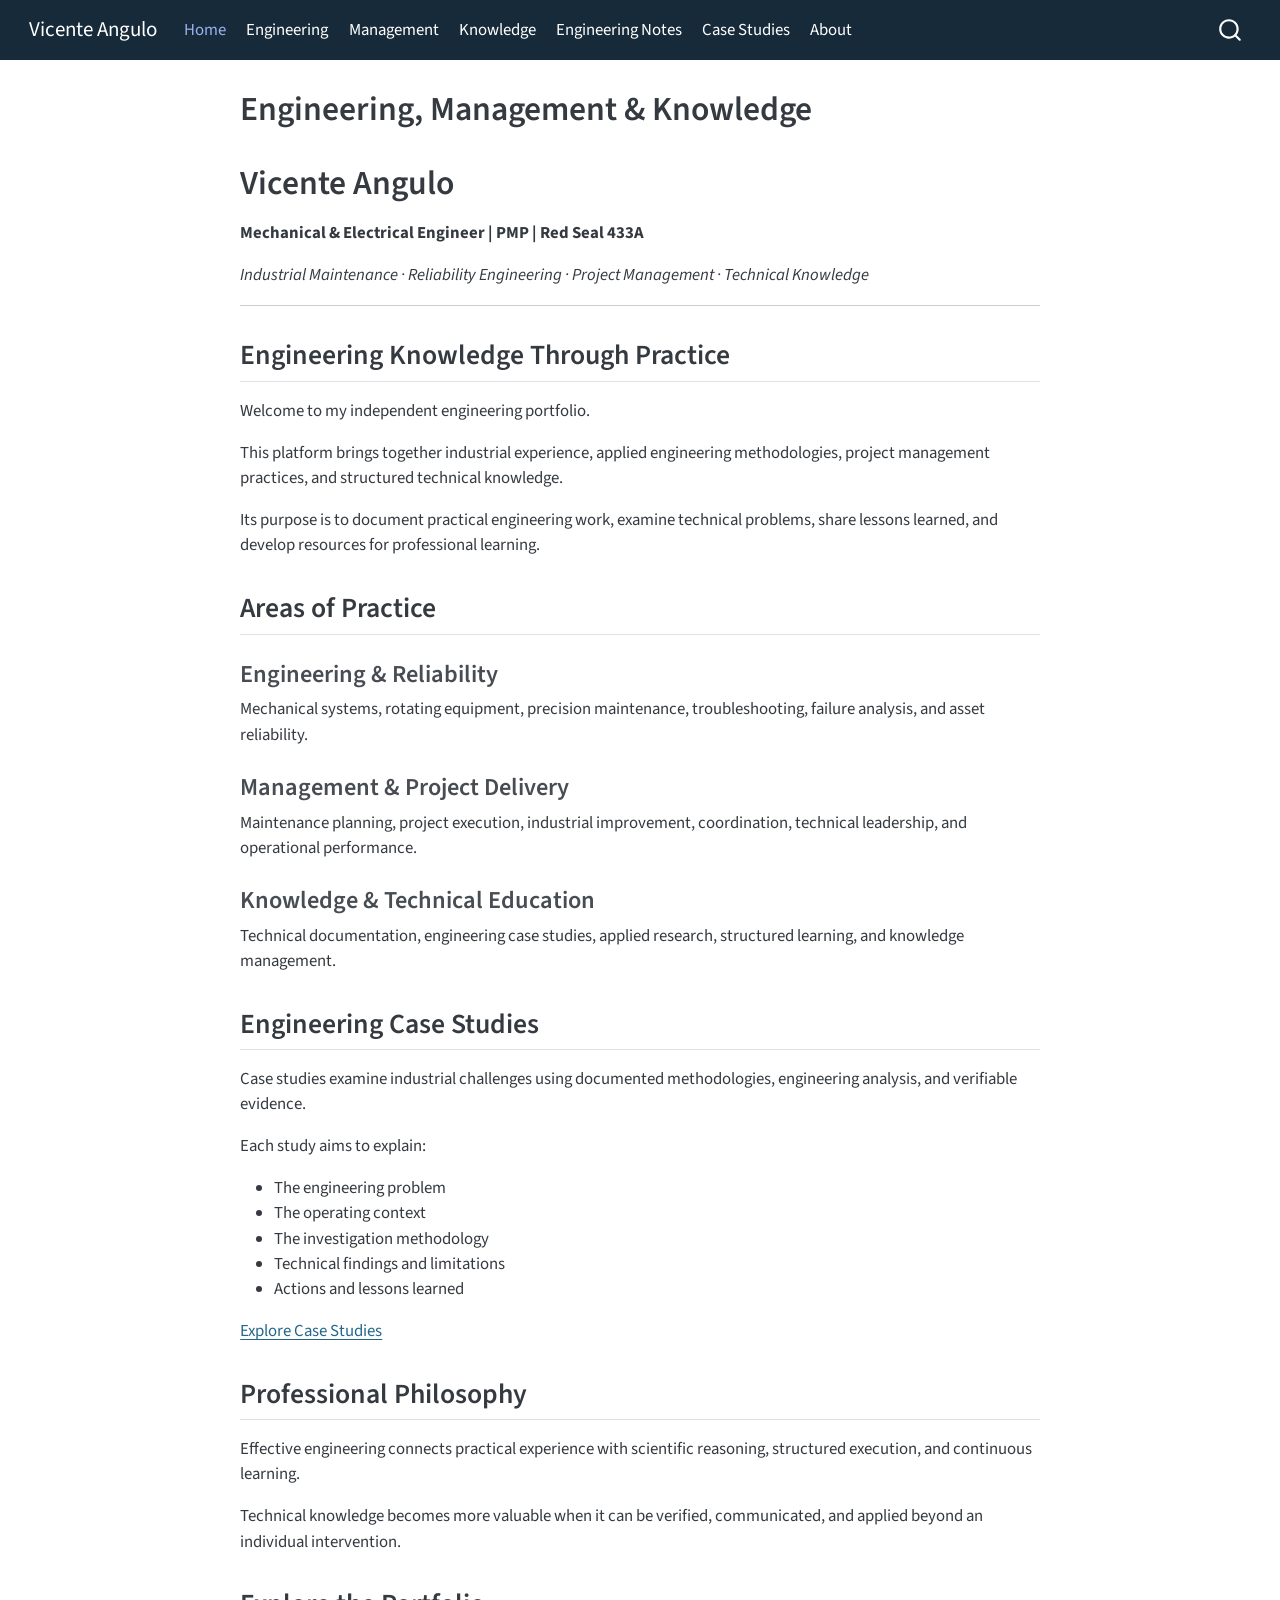
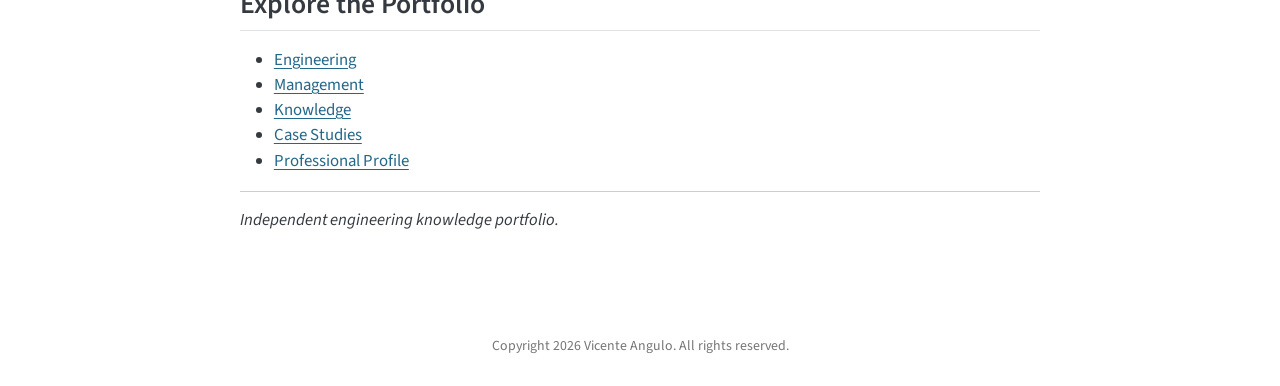
==== commit 74834d75: "sop-001 cargado" ====
--- a/docs/index.html
+++ b/docs/index.html
@@ -109,6 +109,10 @@
   <li class="nav-item">
     <a class="nav-link" href="./knowledge.html"> 
 <span class="menu-text">Knowledge</span></a>
+  </li>  
+  <li class="nav-item">
+    <a class="nav-link" href="./notes.html"> 
+<span class="menu-text">Engineering Notes</span></a>
   </li>  
   <li class="nav-item">
     <a class="nav-link" href="./cases.html"> 
